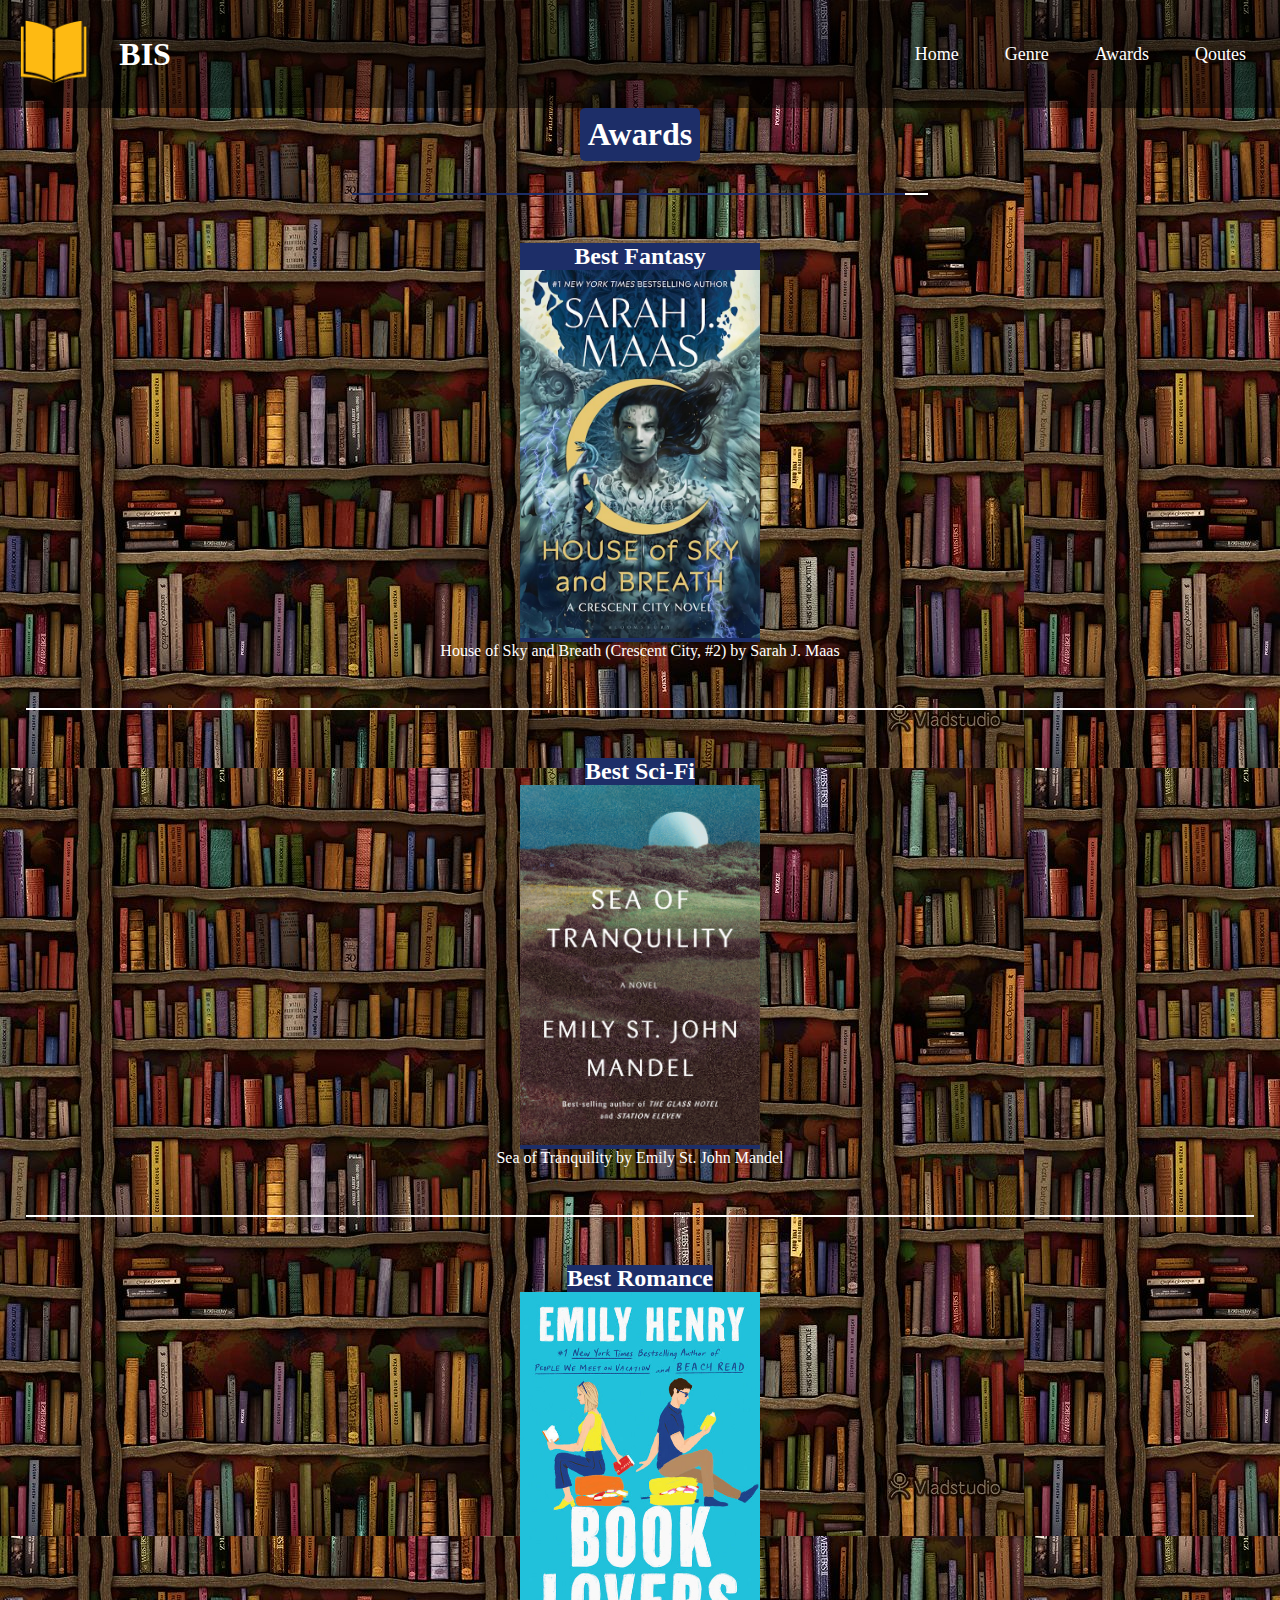
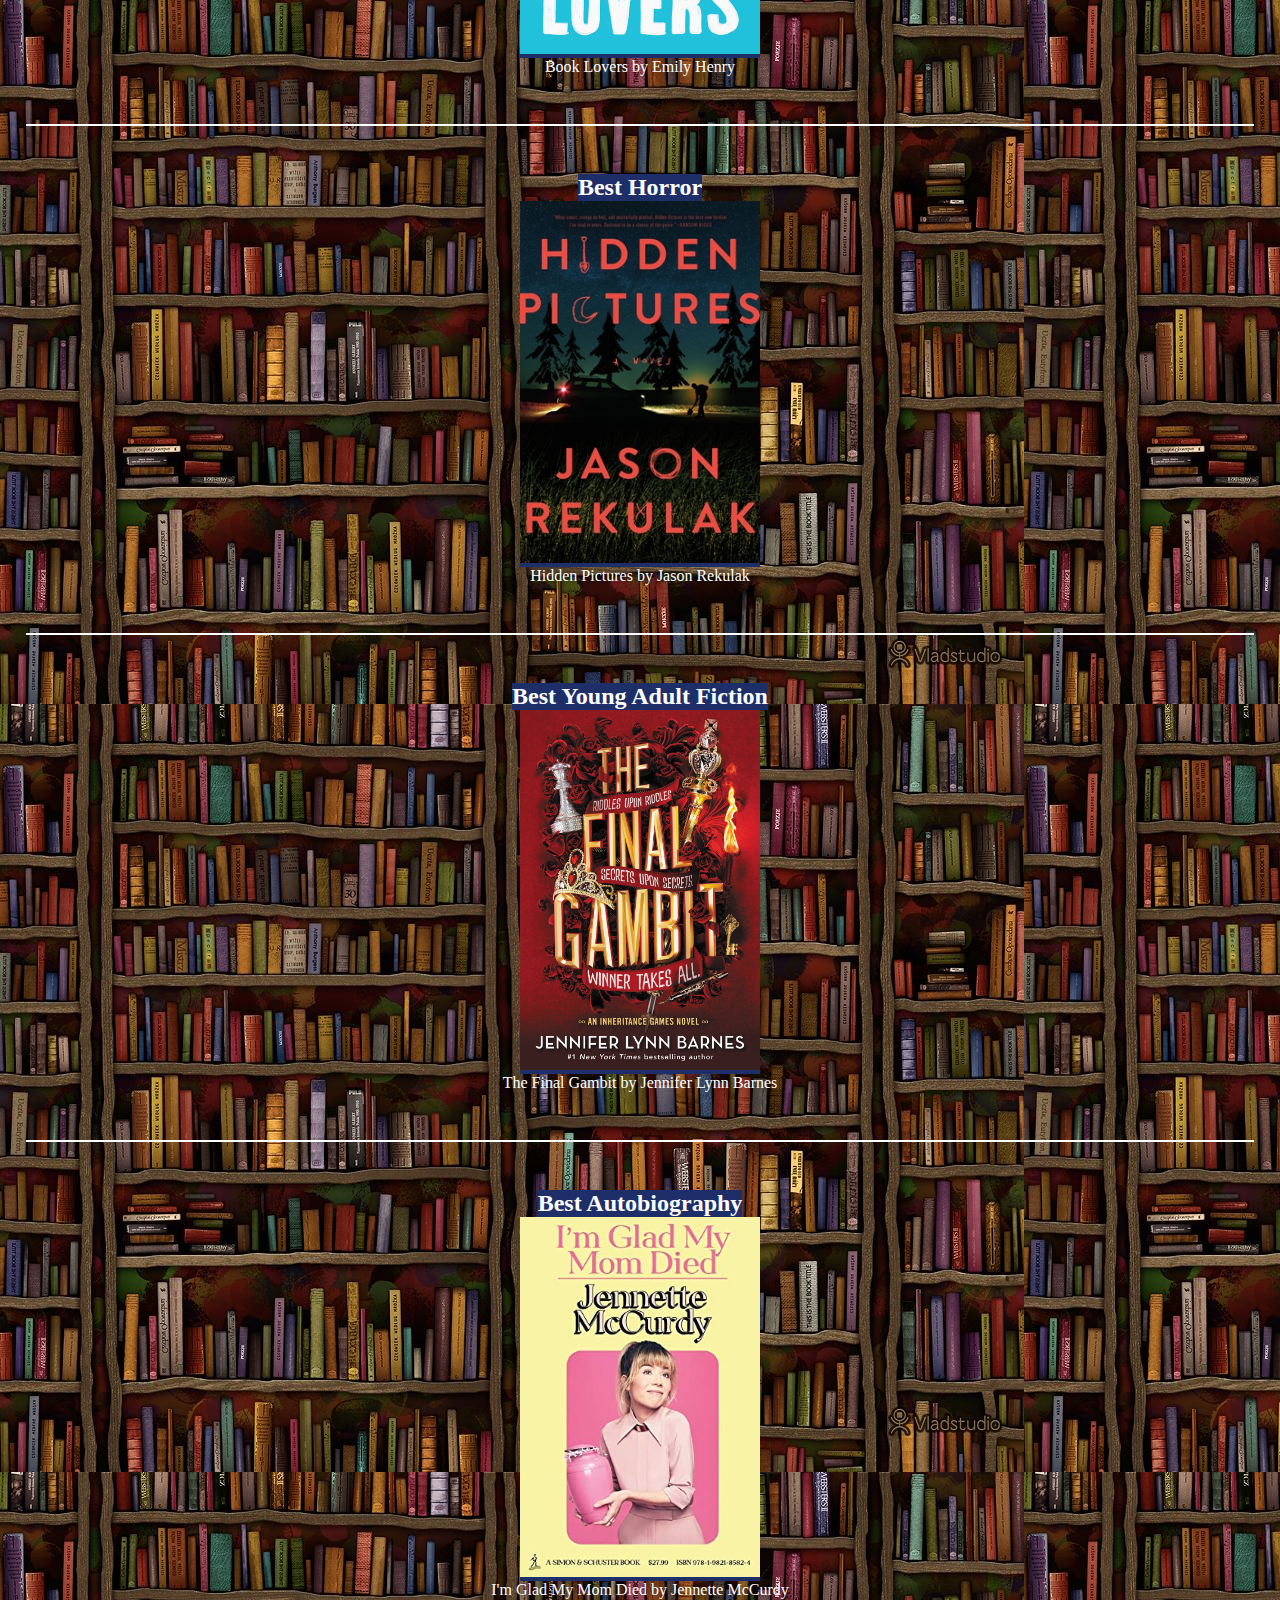
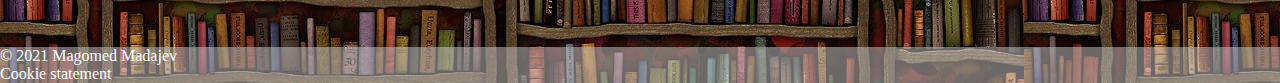
==== awards.html @ a910029c "full commit" ====
<!DOCTYPE html>
<html>
    <head>
        <meta charset="UTF-8">
        <meta name="viewport" content="width=device-width, initial-scale=1.0">
        <meta name = "keywords" content = "Magomed, Internetstandaarden, HVA" />
		<meta name = "description" content = "Dit is het project van Magomed Madajev" />
		<meta name = "author" content = "Magomed Madajev" />
        <link rel="stylesheet" href="style.css">
        <link rel="icon" type="image/x-icon" href="img/BookLogo-Zelf.png">
        <title>BIS</title>
    </head>
    <body class="BodyIndex">
        <header id="IndexHeader">
            <nav class="navbar">
                <section class="logo"><a href="index.html"><img src="img/BookLogo-Zelf.png" alt="Book logo"></a><h1>BIS</h1></section>
                <ul class="nav-links">
                    <li><a href="index.html">Home</a></li>
                    <li><a href="genre.html">Genre</a></li>
                    <li><a href="awards.html">Awards</a></li>
                    <li><a href="quotes.html">Qoutes</a></li>
            </ul>
              </nav>
        </header>
        <section class="awards">
            <h1>Awards</h1>
            <div id="seperateHr"><hr></div>
            <section class="awardSection">
                <section class="awardImg">
                <h2>Best Fantasy</h2>
                <a href="https://www.thriftbooks.com/w/house-of-sky-and-breath_sarah-j-maas/28688640/?clickref=1100lxPQnhGF#edition=66405295&idiq=56038344">
                    <img src="img/HouseOfSkyAndBreath.jpg" alt="Award Fantasy book">
                </a>
                </section>
                <p>House of Sky and Breath (Crescent City, #2) by Sarah J. Maas</p>
            </section>
            <hr>
            <section class="awardSection">
                <h2>Best Sci-Fi</h2>
                <section class="awardImg">
                <a href="https://www.thriftbooks.com/w/sea-of-tranquility_emily-st-john-mandel/38308057/?clickref=1011lxQHD73d#edition=59969524&idiq=53759696">
                    <img src="img/SeaOfTranquility.jpg" alt="Award Sci-Fi book">
                </a>
                </section>
                <p>Sea of Tranquility by Emily St. John Mandel</p>
            </section>
            <hr>
            <section class="awardSection">
                <h2>Best Romance</h2>
                <section class="awardImg">
                <a href="https://www.thriftbooks.com/w/book-lovers_emily-henry/29221759/?clickref=1011lxQHDhTg#edition=60585417&idiq=53410924">
                    <img src="img/BookLovers.jpg" alt="Award Romance book">
                </a>
                </section>
                <p>Book Lovers by Emily Henry</p>
            </section>
            <hr>
            <section class="awardSection">
                <h2>Best Horror</h2>
                <section class="awardImg">
                <a href="https://www.thriftbooks.com/w/hidden-pictures_jason-rekulak/29241219/?clickref=1101lxQfRG6E#edition=65326878&idiq=54080583">
                    <img src="img/HiddenPictures.jpg" alt="Award Horror book">
                </a>
                </section>
                <p>Hidden Pictures by Jason Rekulak</p>
            </section>
            <hr>
            <section class="awardSection">
                <h2>Best Young Adult Fiction</h2>
                <section class="awardImg">
                <a href="https://www.thriftbooks.com/w/the-final-gambit_jennifer-lynn-barnes/30682267/?clickref=1101lxQfRJr8#edition=65957361&idiq=55242030">
                    <img src="img/TheFinalGambit.jpg" alt="Award Young Adult Fantasy book">
                </a>
                </section>
                <p>The Final Gambit by Jennifer Lynn Barnes</p>
            </section>
            <hr>
            <section class="awardSection">
                <h2>Best Autobiography</h2>
                <section class="awardImg">
                <a href="https://www.thriftbooks.com/w/im-glad-my-mom-died_jennette-mccurdy/31399306/?clickref=1101lxQfRYdR">
                    <img src="img/ImGladMyMomDied.jpg" alt="Award Autobiography book">
                </a>
                </section>
                <p>I'm Glad My Mom Died by Jennette McCurdy</p>
            </section>
        </section>
        <footer class="footer" id="footerIndex">
            <p>
                &copy; 2021 Magomed Madajev
            </p>
            
        <section id="cookieStatement">
            Cookie statement
        </section>
        </footer>
    </body>
</html>
---- style.css ----
* {
    margin: 0;
    padding: 0;
    box-sizing: border-box;
  }
  
  body {
    font-family: Playfair display;
    display: flex;
    flex-direction: column;
    min-height: 100vh;
    margin: 0;
    background-image: url('img/BookCaseBackground.jpg');
  }
  
  a {
    text-decoration: none;
  }
  
  li {
    list-style: none;
  }

  .navbar {
    display: flex;
    align-items: center;
    justify-content: space-between;
    padding: 20px;
    color: #ffffff;
    background: rgba(0, 0, 0, 0.5);
    flex: 2;
  }
  
  .nav-links a {
    color: #ffffff;
  }
  
  /* LOGO */
  .logo{
    display: flex;
    align-items: center;
    justify-content: center
  }

  .logo img{
    height: 4em;
    width: auto;
  }

  .logo h1{
    padding-left: 1em;
  }
  
  /* NAVBAR MENU */
  .nav-links {
    display: flex;
    gap: 1em;
    font-size: 18px;
    color: white;
  }
  
  .nav-links a:hover {
    color: #FEBA12;
    text-decoration: underline;
    transition: 0.3s ease;
  }
  
  .nav-links li {
    padding: 5px 14px;
  }
  
  /* DROPDOWN MENU */
  .services {
    position: relative; 
  }
  
  .dropdown {
    background-color: rgba(0, 0, 0, 0.5);
    padding: 1em 1;
    position: absolute;
    display: none;
    top: 55px;
    border: 1px solid rgb(255, 255, 255);
  }
  
  .dropdown li {
    padding: 0.5em 1em;
    width: 8em;
    text-align: center;
  }
  
  .dropdown li:hover {
    text-decoration: underline;
  }
  
  .awards:hover .dropdown {
    display: block;
  }

  /*Book Sections*/
  
  .bookSections{
    display: flex;
  }

  .articleSubsections section{
    display: flex;
    border-right: 2px solid rgb(255, 255, 255);
    border-bottom: 2px solid rgb(255, 255, 255);
    margin: 1em;
    width: 95%;
    height: 15em;
    color: #ffffff;
    background: rgba(0, 0, 0, 0.5);
  }

  .articleSubsections img{
    max-height: 100%;
    width: auto;
    padding-right: 1em;
  }

  .articleSubsections p, h4{
    line-height: 1em;
  }

  /*aside*/
  .asideSubsection{
    display: flex;
  }

  aside img{
    border: #ffffff;
    width: 15em;
    margin-top: 1em;
    margin-right: 1em;
    margin-bottom: 1em;
  }

  /* Footer */
  
  .footer{
    margin-top: auto;
    color: #ffffff;
    background: rgba(204, 204, 204, 0.5);
  }

  /* Genre pagina */

  .genres {
    display: grid;
    grid-template-columns: 1fr 0.25fr 1fr 0.25fr 1fr 0.25fr;
    grid-template-rows: repeat(3, 1fr);
    grid-column-gap: 12px;
    grid-row-gap: 12px;
    }
    
  .div1 { 
    grid-area: 1 / 1 / 2 / 2;
    background-color:  #265828 ;
  }
  .div2 { grid-area: 1 / 2 / 2 / 3; }
  .div3 { 
    grid-area: 1 / 3 / 2 / 4;
    background-color: #450b70;
  }
  .div4 { grid-area: 1 / 4 / 2 / 5; }
  .div5 { 
    grid-area: 1 / 5 / 2 / 6;
    background-color: #e4bc40; 
  }
  .div6 { grid-area: 1 / 6 / 2 / 7; }
  .div7 { 
    grid-area: 2 / 1 / 3 / 2;
    background-color: #1d2e68;
  }
  .div8 { grid-area: 2 / 2 / 3 / 3; }
  .div9 { 
    grid-area: 2 / 3 / 3 / 4;
    background-color: #868686;
  }
  .div10 { grid-area: 2 / 4 / 3 / 5; }
  .div11 { 
    grid-area: 2 / 5 / 3 / 6;
    background-color: #8e1513;
  }
  .div12 { grid-area: 2 / 6 / 3 / 7; }
  .div13 { 
    grid-area: 3 / 1 / 4 / 7;
    background-color: #438d86; 
  }

  .div2, .div4, .div6, .div8, .div10, .div12{
    background: rgba(0, 0, 0, 0.5);
  }

  .div1:hover, .div3:hover, .div5:hover, .div7:hover, .div9:hover, .div11:hover{
    filter: brightness(85%);
  }

  
  .genres div{
    display: flex;
    border: 2px solid rgb(255, 255, 255);
    align-items: center;
    justify-content: center;
  }

  .genres img{
    display: block;
    max-width: 100%;
    height: auto;
  }

  .genres p{
    writing-mode: tb-rl;
    font-size: 2em;
  }

  .genres p, h2{
    color: #ffffff;
  }


  /* Awards Pagina */

  .awards {
    display: flex;
    flex-direction: column;
    justify-content: center;
    align-items: center;
  }

  .awards p, h2{
    text-decoration: none;
    color: #ffffff;
  }

  .awards h1{
    font-size: 2em;
    color: #ffffff;
    padding: .25em;
    margin-bottom: 1em;
    border-radius: 5px;
    background-color: #FEBA12;
  }

  .awards hr {
    border: 0;
    clear:both;
    display:block;
    width: 96%;               
    background-color:#ffffff;
    height: 2px;
  }

  #seperateHr{
    border: 0;
    clear:both;
    display:block;
    width: 45%;               
    background-color:#ffffff;
    height: 2px;
  }
  
  .awards img{
    width: 15em;
    height: auto;
    align-self: center;
  }

  .awardImg{
    display: flex;
    flex-direction: column;
    flex-wrap: nowrap;
    justify-content: normal;
    align-items: center;
    align-content: center;
  }

  .awardSection{
    display: flex;
    flex-direction: column;
    flex-wrap: nowrap;
    justify-content: normal;
    align-items: center;
    align-content: center;
    padding: 2em;
    margin: 1em;
  }

  .awards :nth-child(1){
    background: #1d2e68;
  }

  /* Qoutes Pagina */

  .qoutes {
    display: flex;
    flex-direction: row;
    flex-wrap: wrap;
    justify-content: center;
    align-items: normal;
    align-content: normal;
  }

  .quoteSection{
    width: 30%;
    margin: .5em;
  }
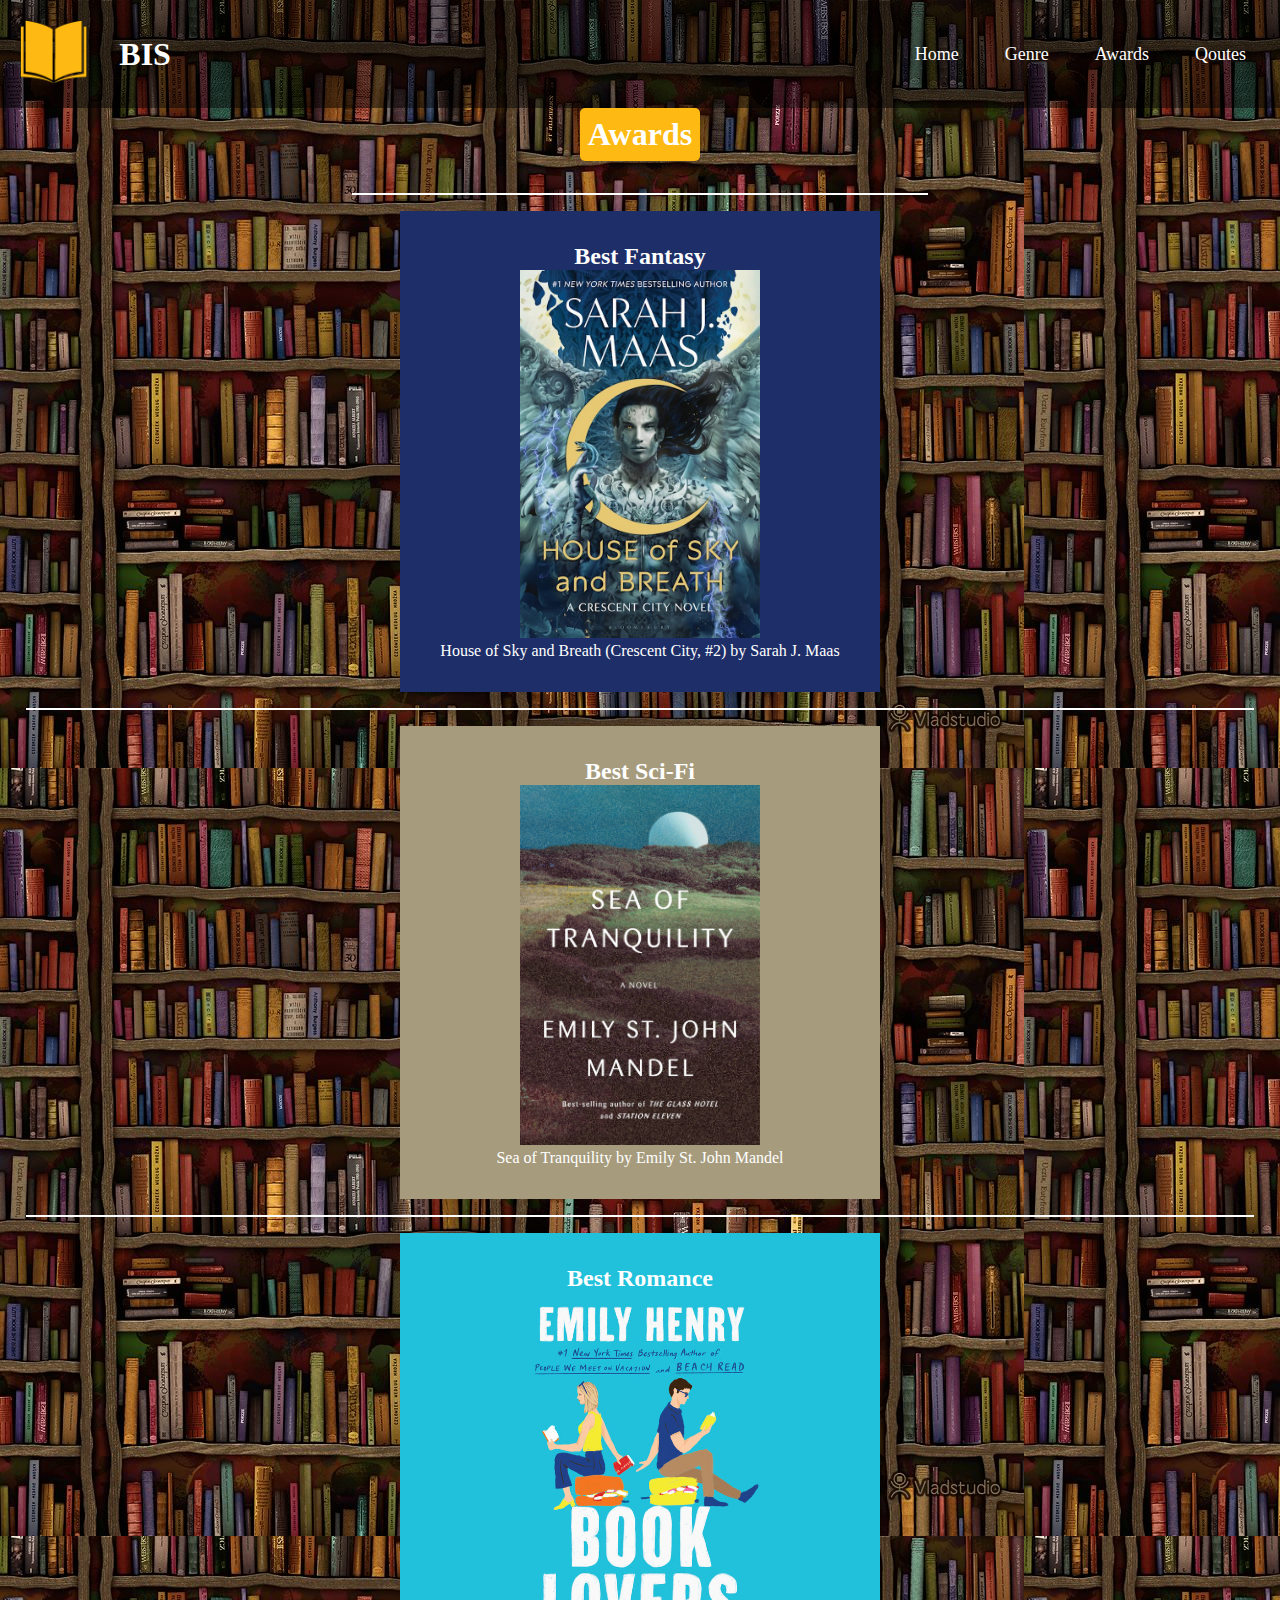
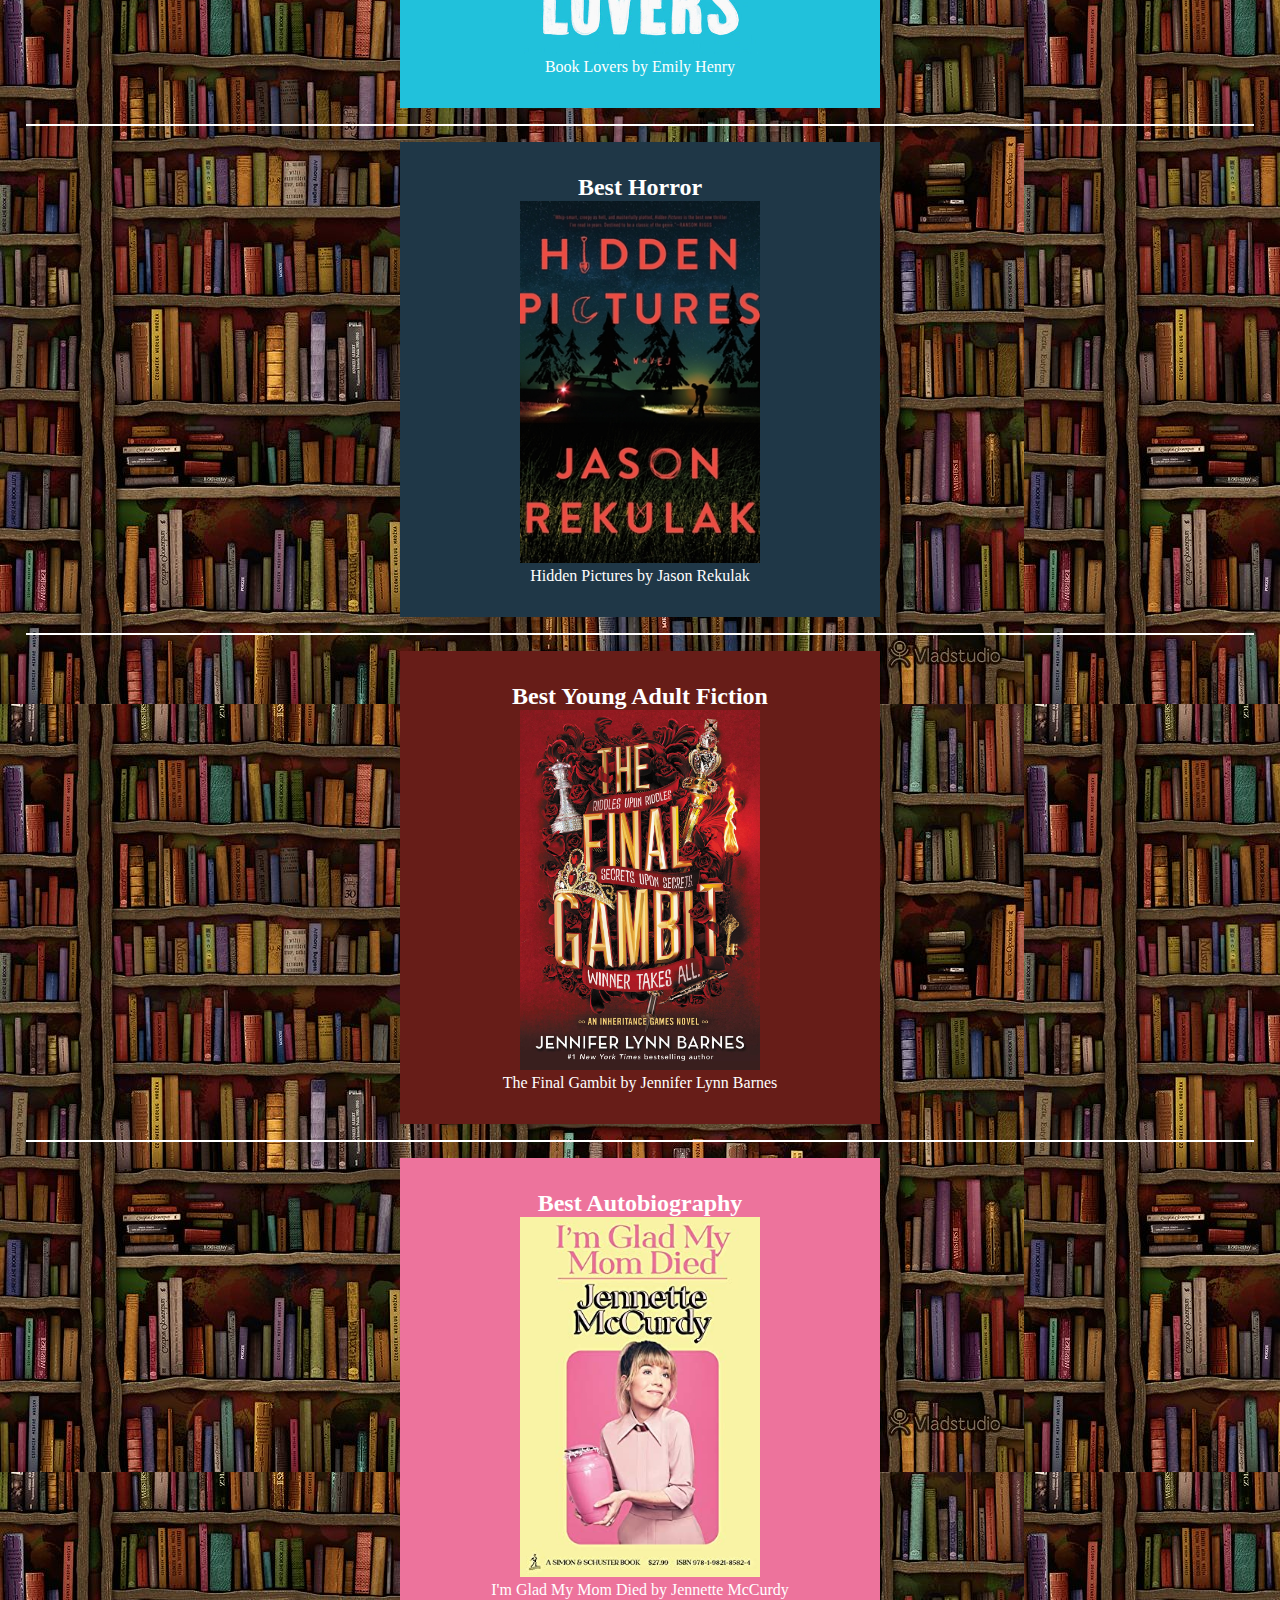
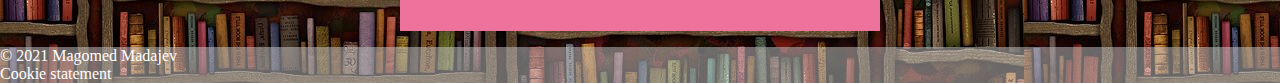
==== commit aea2d212: "clean up" ====
--- a/awards.html
+++ b/awards.html
@@ -24,7 +24,9 @@
         </header>
         <section class="awards">
             <h1>Awards</h1>
+            
             <div id="seperateHr"><hr></div>
+
             <section class="awardSection">
                 <section class="awardImg">
                 <h2>Best Fantasy</h2>
--- a/style.css
+++ b/style.css
@@ -13,6 +13,7 @@
     margin: 0;
     background-image: url('img/BookCaseBackground.jpg');
   }
+  /* gebruik gemaakt van een image achtergrond */
   
   a {
     text-decoration: none;
@@ -71,13 +72,13 @@
   }
   
   /* DROPDOWN MENU */
-  .services {
+  /* .services {
     position: relative; 
   }
   
   .dropdown {
     background-color: rgba(0, 0, 0, 0.5);
-    padding: 1em 1;
+    padding: 1em;
     position: absolute;
     display: none;
     top: 55px;
@@ -96,7 +97,7 @@
   
   .awards:hover .dropdown {
     display: block;
-  }
+  } */
 
   /*Book Sections*/
   
@@ -106,8 +107,7 @@
 
   .articleSubsections section{
     display: flex;
-    border-right: 2px solid rgb(255, 255, 255);
-    border-bottom: 2px solid rgb(255, 255, 255);
+    border: 2px solid rgb(255, 255, 255);
     margin: 1em;
     width: 95%;
     height: 15em;
@@ -147,6 +147,8 @@
   }
 
   /* Genre pagina */
+  /* gebruik gemaakt van grid om te zien hoe het werkt en om te kijken
+  of flexbox makkelijker is */
 
   .genres {
     display: grid;
@@ -155,6 +157,8 @@
     grid-column-gap: 12px;
     grid-row-gap: 12px;
     }
+    /* dit gedeelte repeat de kolommen en rijen met de juiste grootes
+    en hoeveelheden */
     
   .div1 { 
     grid-area: 1 / 1 / 2 / 2;
@@ -191,16 +195,16 @@
     background-color: #438d86; 
   }
 
-  .div2, .div4, .div6, .div8, .div10, .div12{
+  .genres :nth-child(even){
     background: rgba(0, 0, 0, 0.5);
   }
 
-  .div1:hover, .div3:hover, .div5:hover, .div7:hover, .div9:hover, .div11:hover{
+  .genres :hover:nth-child(odd):not(:last-child){
     filter: brightness(85%);
   }
 
   
-  .genres div{
+  .genres section{
     display: flex;
     border: 2px solid rgb(255, 255, 255);
     align-items: center;
@@ -214,7 +218,7 @@
   }
 
   .genres p{
-    writing-mode: tb-rl;
+    writing-mode: vertical-rl;
     font-size: 2em;
   }
 
@@ -288,10 +292,26 @@
     align-content: center;
     padding: 2em;
     margin: 1em;
-  }
-
-  .awards :nth-child(1){
+    width: 30em;
+  }
+
+  .awardSection:nth-of-type(1){
     background: #1d2e68;
+  }
+  .awardSection:nth-of-type(2){
+    background: #A69C7D;
+  }
+  .awardSection:nth-of-type(3){
+    background: #21C1DB;
+  }
+  .awardSection:nth-of-type(4){
+    background: #1F3747;
+  }
+  .awardSection:nth-of-type(5){
+    background: #671D18;
+  }
+  .awardSection:nth-of-type(6){
+    background: #ED739C;
   }
 
   /* Qoutes Pagina */
@@ -308,4 +328,26 @@
   .quoteSection{
     width: 30%;
     margin: .5em;
-  }
+    padding: .5em;
+    background-color: #F4F1EA;
+    border: 2px solid #ffffff;
+  }
+
+  .quoteSection h2{
+    color: #000000;
+  }
+
+  #qoutesTitle, #qoutesDesc{
+    margin: 1em;
+    color: #ffffff;
+  }
+
+  #qoutesDesc{
+    text-decoration: none;
+    align-self: center;
+  }
+
+  #qoutesTitle{
+    font-size: 2em;
+    align-self: center;
+  }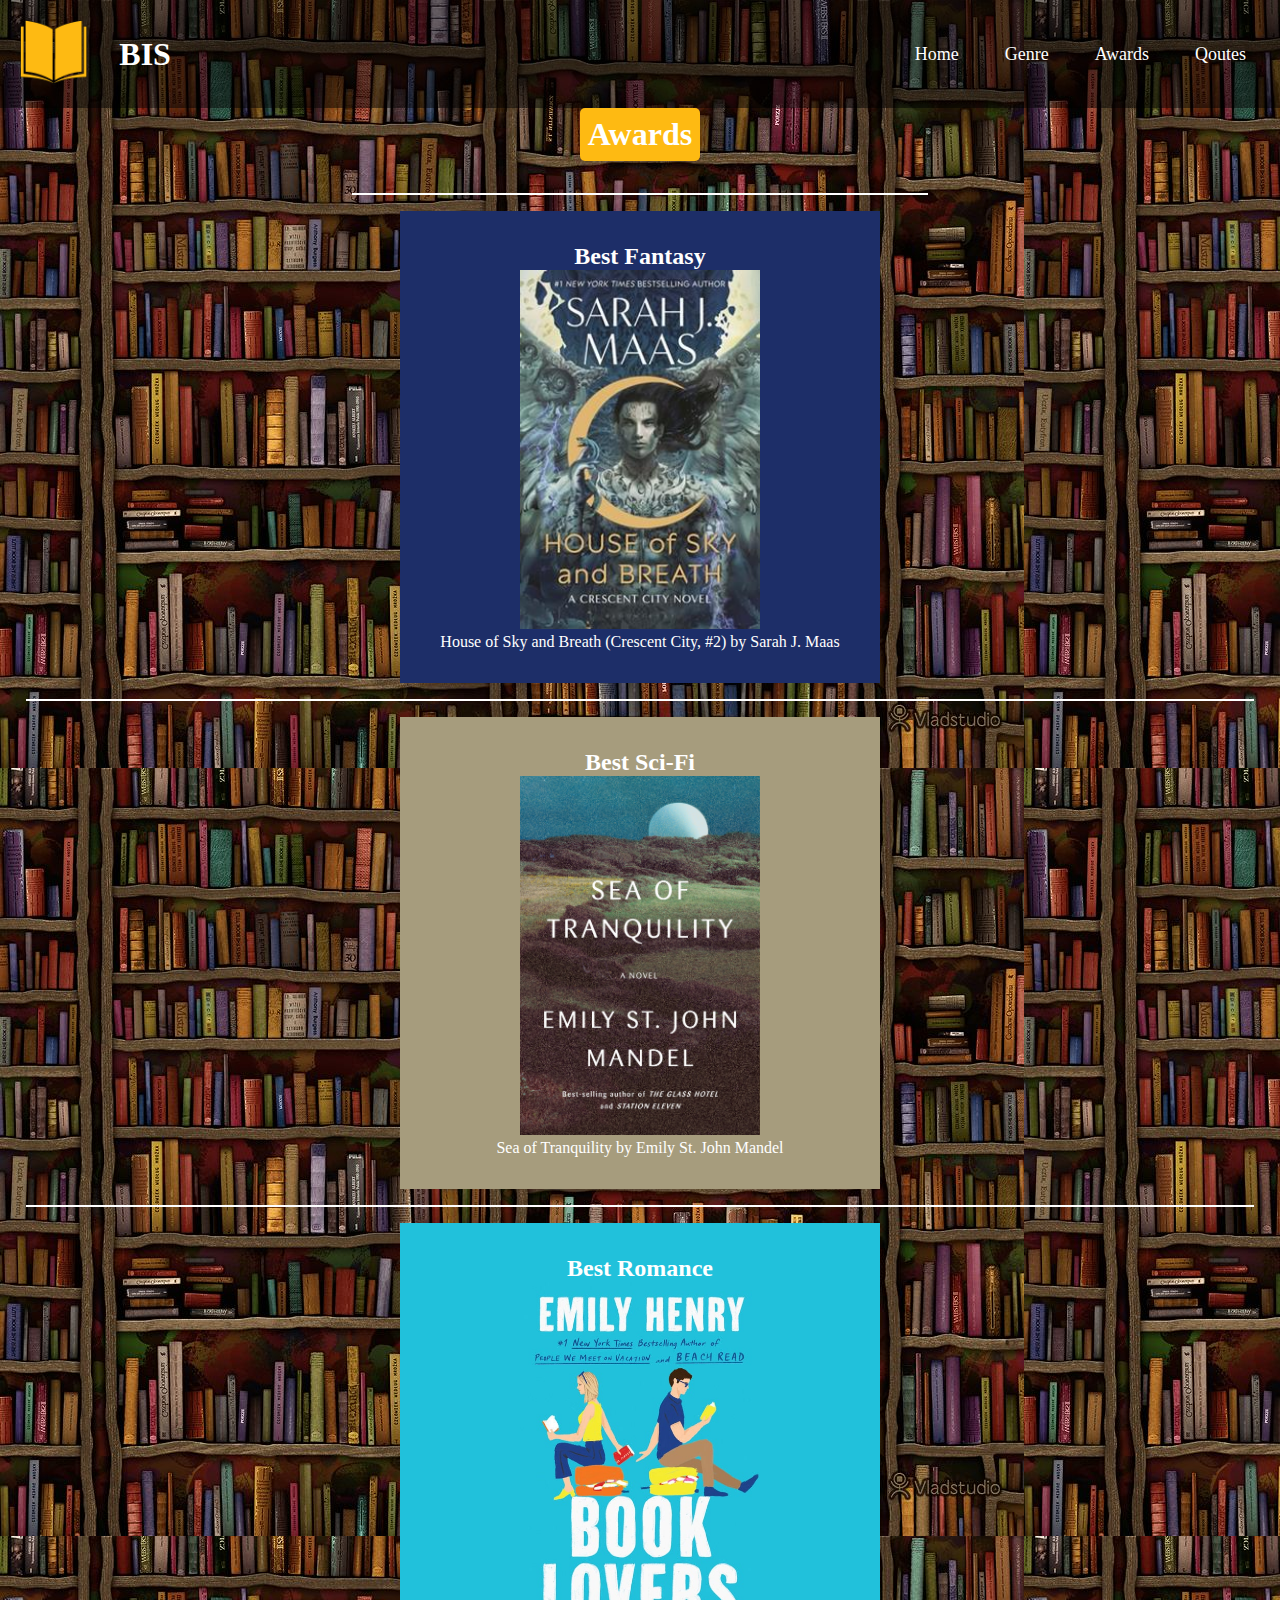
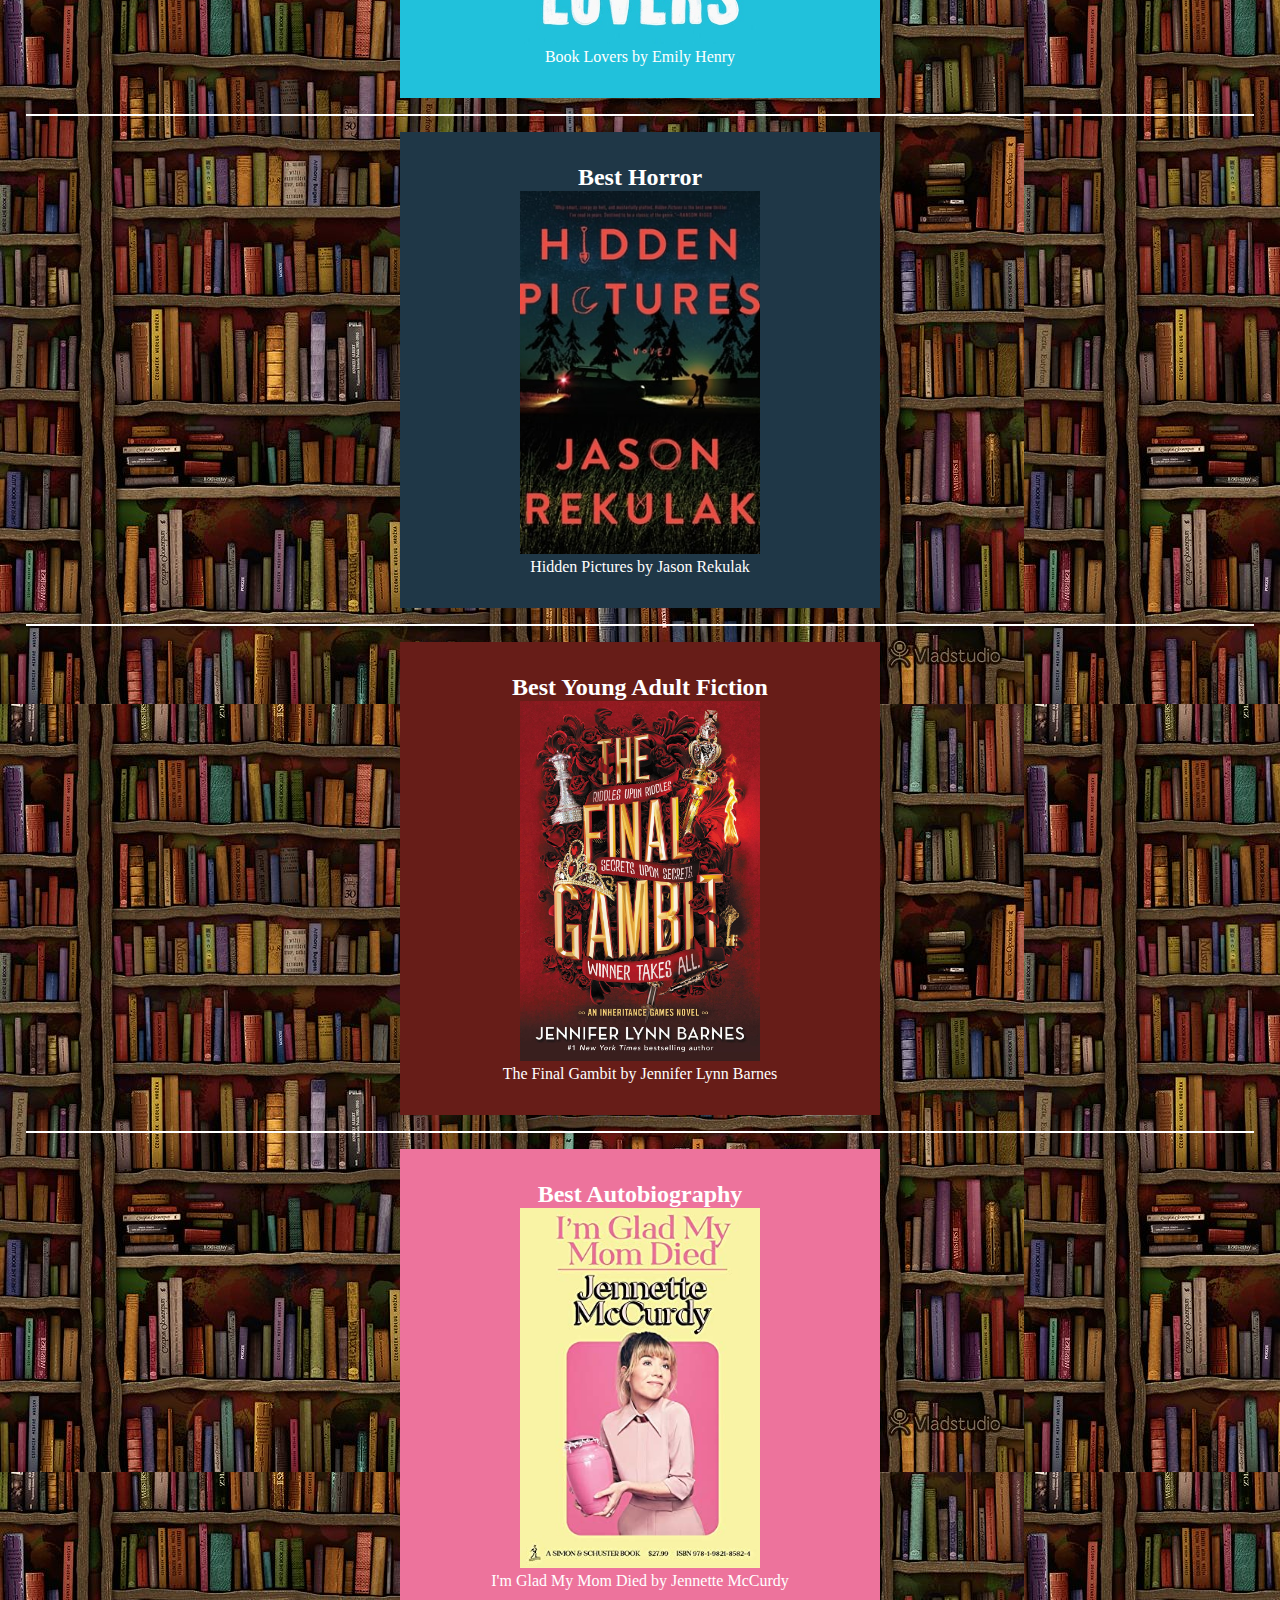
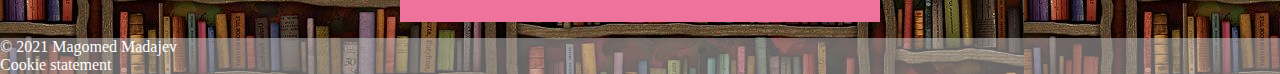
==== commit aa423090: "small changes" ====
--- a/awards.html
+++ b/awards.html
@@ -7,11 +7,11 @@
 		<meta name = "description" content = "Dit is het project van Magomed Madajev" />
 		<meta name = "author" content = "Magomed Madajev" />
         <link rel="stylesheet" href="style.css">
-        <link rel="icon" type="image/x-icon" href="img/BookLogo-Zelf.png">
+        <link rel="icon" type="image/x-icon" href="img/logoavicon-32x32.png">
         <title>BIS</title>
     </head>
-    <body class="BodyIndex">
-        <header id="IndexHeader">
+    <body>
+        <header>
             <nav class="navbar">
                 <section class="logo"><a href="index.html"><img src="img/BookLogo-Zelf.png" alt="Book logo"></a><h1>BIS</h1></section>
                 <ul class="nav-links">
@@ -24,7 +24,7 @@
         </header>
         <section class="awards">
             <h1>Awards</h1>
-            
+
             <div id="seperateHr"><hr></div>
 
             <section class="awardSection">
@@ -87,12 +87,12 @@
                 <p>I'm Glad My Mom Died by Jennette McCurdy</p>
             </section>
         </section>
-        <footer class="footer" id="footerIndex">
+        <footer>
             <p>
                 &copy; 2021 Magomed Madajev
             </p>
             
-        <section id="cookieStatement">
+        <section>
             Cookie statement
         </section>
         </footer>
--- a/style.css
+++ b/style.css
@@ -1,4 +1,5 @@
-
+/* lighthouse performance audit score: 98 
+Carbon calculator: 0.17g CO2. gedient als sustainable*/
   * {
     margin: 0;
     padding: 0;
@@ -140,7 +141,7 @@
 
   /* Footer */
   
-  .footer{
+  footer{
     margin-top: auto;
     color: #ffffff;
     background: rgba(204, 204, 204, 0.5);
@@ -156,6 +157,7 @@
     grid-template-rows: repeat(3, 1fr);
     grid-column-gap: 12px;
     grid-row-gap: 12px;
+    margin-top: 1em;
     }
     /* dit gedeelte repeat de kolommen en rijen met de juiste grootes
     en hoeveelheden */
@@ -323,6 +325,7 @@
     justify-content: center;
     align-items: normal;
     align-content: normal;
+    margin-bottom: 2em;
   }
 
   .quoteSection{
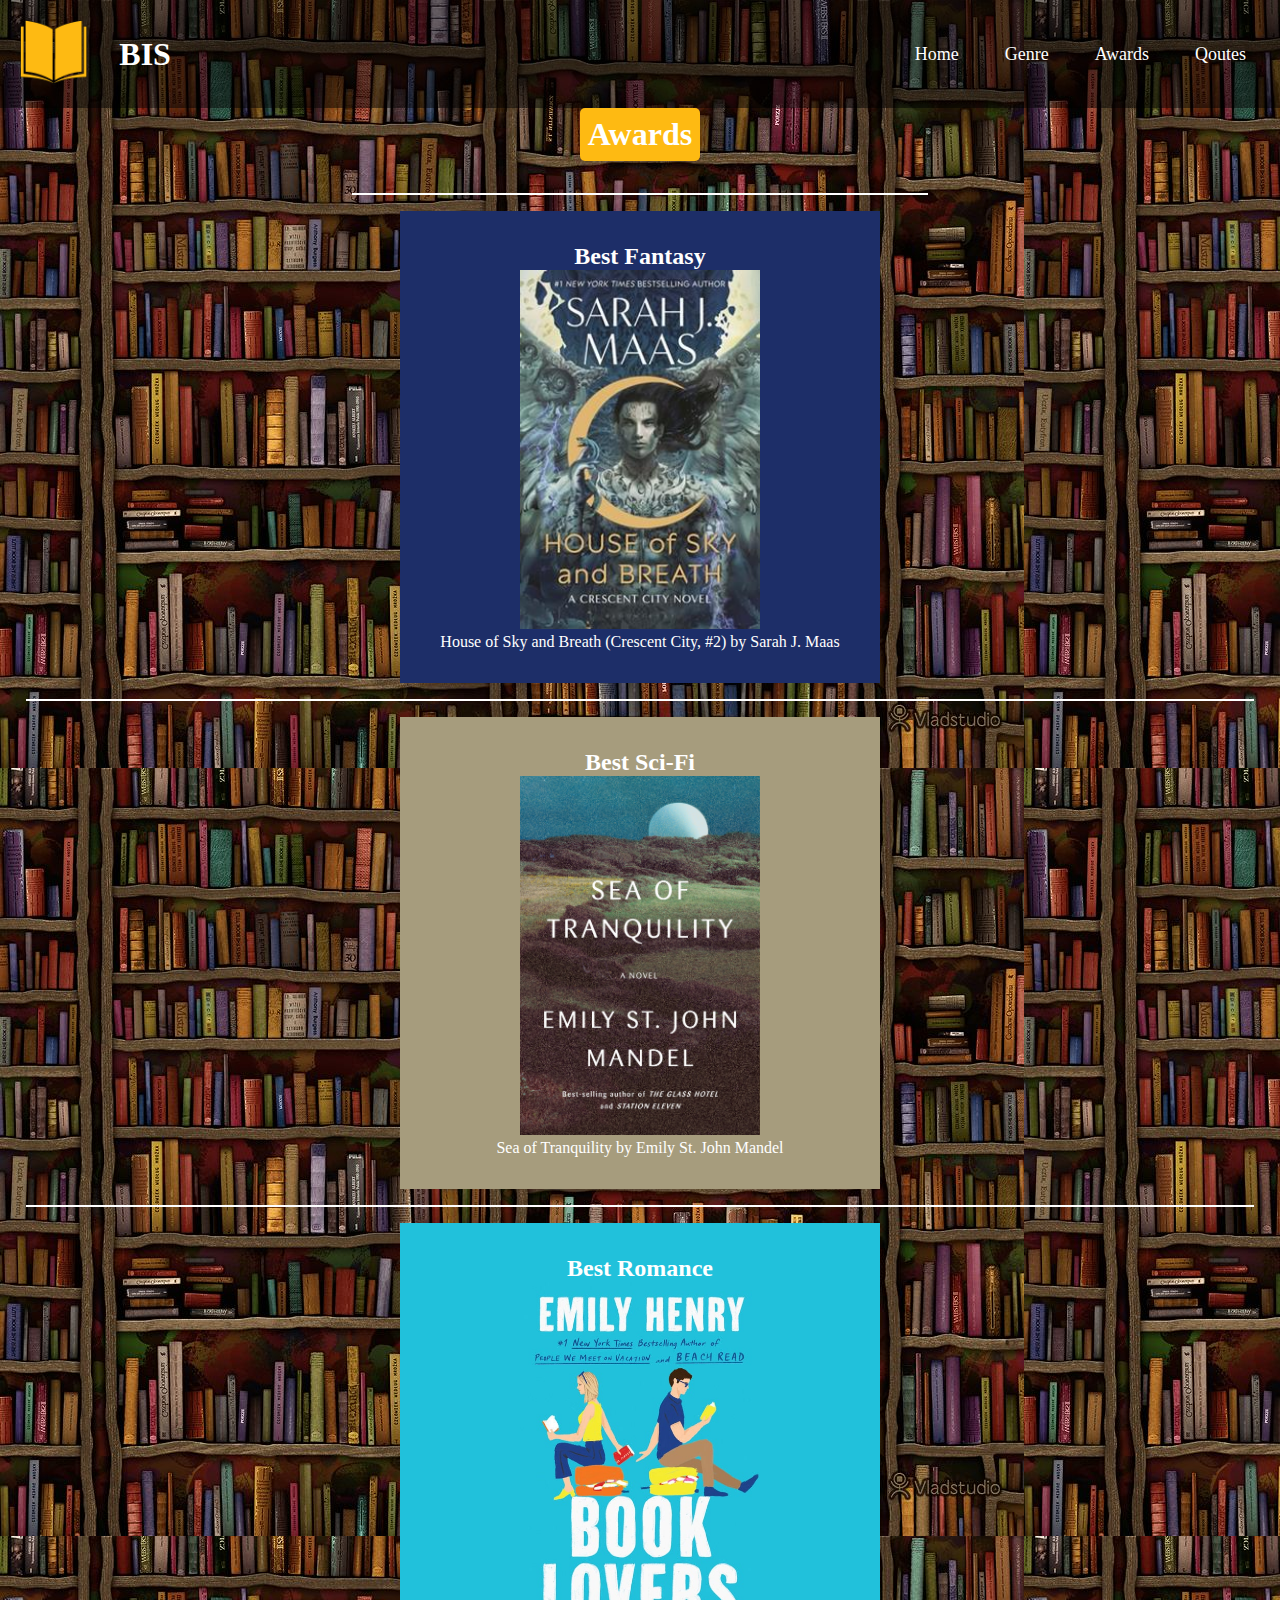
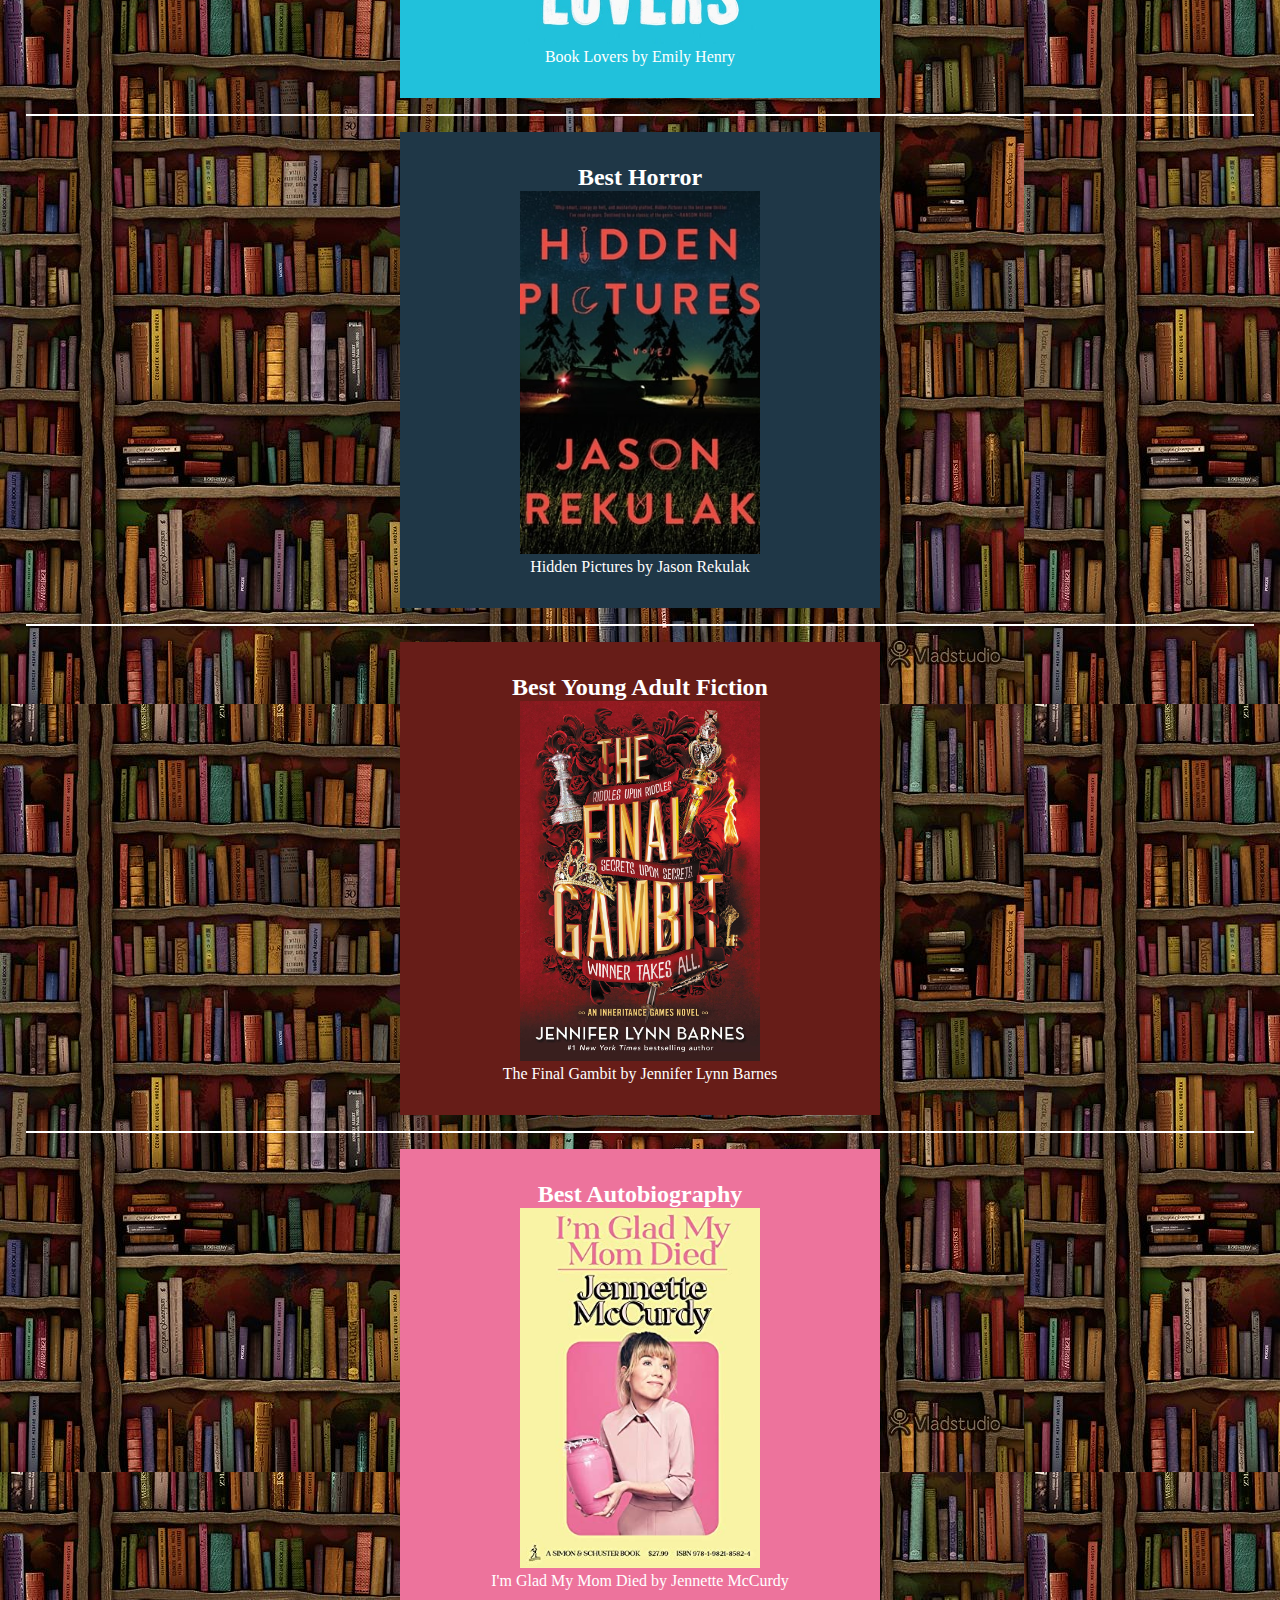
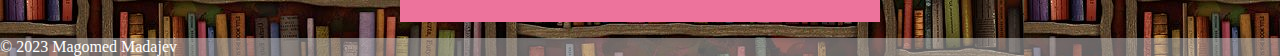
==== commit 9d930369: "oude tekst" ====
--- a/awards.html
+++ b/awards.html
@@ -89,12 +89,8 @@
         </section>
         <footer>
             <p>
-                &copy; 2021 Magomed Madajev
+                &copy; 2023 Magomed Madajev
             </p>
-            
-        <section>
-            Cookie statement
-        </section>
         </footer>
     </body>
 </html>